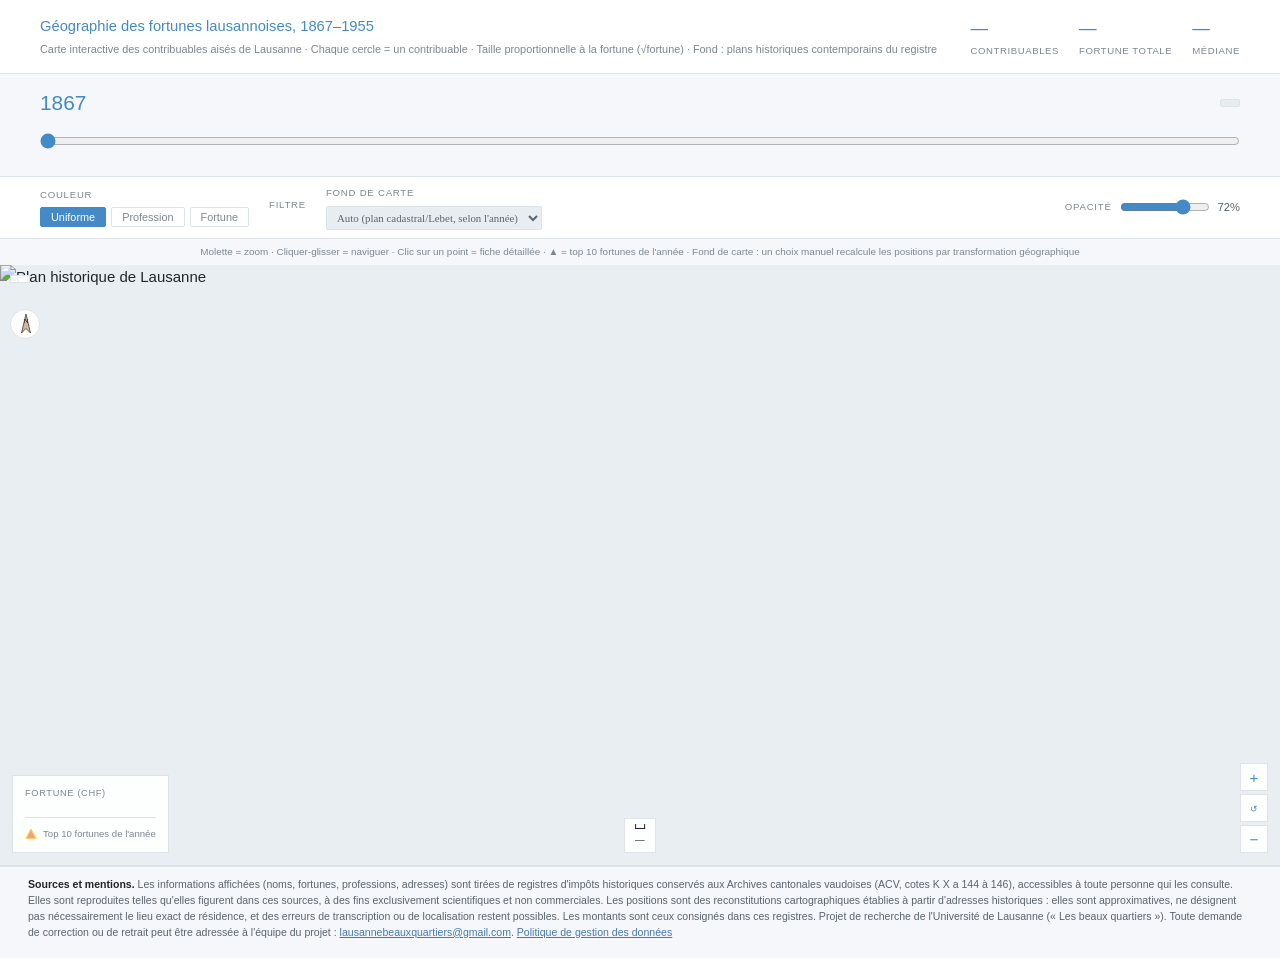
==== index.html @ 929f0073 "Version publique" ====
<!DOCTYPE html>
<html lang="fr">
<head>
<meta charset="UTF-8">
<meta name="viewport" content="width=device-width, initial-scale=1.0">
<title>Géographie des fortunes lausannoises, 1867–1955</title>
<link rel="stylesheet" href="css/style.css">

</head>
<body class="public">

<div class="main">

<!-- CARTE -->
<section id="carte" style="padding:0;" class="map-section">
  <div class="map-header">
    <div class="mh-l">
      <h2>Géographie des fortunes lausannoises, 1867–1955</h2>
      <p>Carte interactive des contribuables aisés de Lausanne · Chaque cercle = un contribuable · Taille proportionnelle à la fortune (√fortune) · Fond : plans historiques contemporains du registre</p>
    </div>
    <div class="mh-stats">
      <div class="mhstat"><div class="v" id="hCount">—</div><div class="l">Contribuables</div></div>
      <div class="mhstat"><div class="v" id="hTotal">—</div><div class="l">Fortune totale</div></div>
      <div class="mhstat"><div class="v" id="hMedian">—</div><div class="l">Médiane</div></div>
    </div>
  </div>
  <div class="timeline">
    <div class="tl-top">
      <span class="tl-yr" id="tlYr">1867</span>
      <span class="tl-plan" id="tlPlan"></span>
    </div>
    <div class="tl-marks" id="tlMarks"></div>
    <input type="range" class="tl" id="tlSlider" min="0" max="7" step="1" value="0" oninput="setYear(this.value)">
    <div class="tl-stats" id="tlStats"></div>
  </div>
  <div class="map-ctrl">
    <div>
      <div class="mc-label" style="margin-bottom:4px">Couleur</div>
      <div class="cbtn-row">
        <button class="cbtn active" onclick="setColorMode('uniform',this)">Uniforme</button>
        <button class="cbtn" onclick="setColorMode('prof',this)">Profession</button>
        <button class="cbtn" onclick="setColorMode('fortune',this)">Fortune</button>
      </div>
    </div>
    <div>
      <div class="mc-label" style="margin-bottom:4px">Filtre</div>
      <div class="fb-row" id="fbRow"></div>
    </div>
    <div>
      <div class="mc-label" style="margin-bottom:4px">Fond de carte</div>
      <select id="fondSelect" onchange="setFondOverride(this.value)" style="background:var(--bg3);color:var(--text2);border:1px solid var(--border);font-family:'Georgia',serif;font-size:0.68rem;padding:4px 6px;border-radius:2px;">
        <option value="">Auto (plan cadastral/Lebet, selon l'année)</option>
        <option value="1867">Plan Lebet, 1867</option>
        <option value="1896">Plan de Lausanne, ~1896</option>
        <option value="1937">Plan cadastral, ~1937</option>
        <option value="1959">Plan cadastral, ~1959</option>
        <optgroup label="Cartes Siegfried (feuilles 438+438bis)">
          <option value="siegfried-auto">Auto (Siegfried, selon l'année)</option>
          <option value="1873">Siegfried 1873</option>
          <option value="1889">Siegfried 1889</option>
          <option value="1894">Siegfried 1894</option>
          <option value="1926">Siegfried 1926</option>
          <option value="1934">Siegfried 1934</option>
          <option value="1945">Siegfried 1945</option>
        </optgroup>
      </select>
    </div>
    <div style="margin-left:auto;display:flex;align-items:center;gap:8px;">
      <span class="mc-label">Opacité</span>
      <input type="range" min="20" max="90" value="72" id="sl_op" oninput="updateOpacity(this.value)" style="width:90px;">
      <span style="font-size:0.7rem;color:var(--text2);" id="op_val">72%</span>
    </div>
  </div>
  <p class="map-hint" id="mapHint">Molette = zoom · Cliquer-glisser = naviguer · Clic sur un point = fiche détaillée · ▲ = top 10 fortunes de l'année · Fond de carte : un choix manuel recalcule les positions par transformation géographique</p>
  <div class="map-outer" id="mapOuter">
    <div class="map-inner" id="mapInner">
      <img id="mapImg" src="" alt="Plan historique de Lausanne"/>
      <svg class="ov" id="mapSvg" preserveAspectRatio="xMidYMid meet"></svg>
    </div>
    <div class="edit-panel" id="editPanel">
      <h4>Corrections en cours (<span id="editCount">0</span>)</h4>
      <div class="edit-hint">Clique-glisse un point pour le repositionner. Chaque correction est <b>sauvegardée automatiquement dans ce navigateur</b> (elle survit au rechargement). Pour l'inscrire <b>dans le fichier HTML lui-même</b>, utilise « Enregistrer dans le HTML ».</div>
      <div id="editList"><div class="edit-empty">Aucune correction pour l'instant</div></div>
      <div class="edit-actions">
        <button onclick="saveToHtml()" title="Écrit les corrections dans le fichier HTML (Chrome/Edge : écriture directe ; autres navigateurs : téléchargement d'une copie à jour)">Enregistrer dans le HTML</button>
        <button onclick="exportCorrections()">Exporter CSV</button>
        <button onclick="clearCorrections()">Tout effacer</button>
      </div>
    </div>
    <div class="edit-panel" id="calibPanel">
      <h4>Points de calibration (<span id="calibCount">0</span>)</h4>
      <div class="edit-hint calib-hint">Clique un même repère réel (coin de bâtiment, croisement...) sur ce fond, donne-lui un nom, puis change de fond et reclique <b>exactement le même repère</b> avec <b>le même nom</b>. Répète sur 4-6 repères bien répartis sur la carte, sur les deux fonds à recaler l'un par rapport à l'autre.</div>
      <div id="calibList"><div class="edit-empty">Aucun point pour l'instant</div></div>
      <div class="edit-actions">
        <button onclick="exportCalibPoints()">Exporter CSV</button>
        <button onclick="clearCalibPoints()">Tout effacer</button>
      </div>
    </div>
    <div class="map-badge" id="mapBadge"></div>
    <div id="mapCoords" style="position:absolute;left:50%;transform:translateX(-50%);top:10px;z-index:5;font-size:0.65rem;color:var(--text2);background:rgba(0,0,0,0.55);padding:3px 8px;border-radius:4px;pointer-events:none;font-variant-numeric:tabular-nums;">MN95 : survolez la carte</div>
    <div class="leg-size">
      <div class="ls-title">Fortune (CHF)</div>
      <div class="ls-items" id="legSizeItems"></div>
      <div style="display:flex;align-items:center;gap:6px;margin-top:8px;padding-top:8px;border-top:1px solid var(--border);font-size:0.6rem;color:var(--text3);">
        <svg width="12" height="11" style="flex-shrink:0;"><polygon points="6,0 11,9.5 1,9.5" fill="rgba(231,76,60,0.55)" stroke="#ffd54a" stroke-width="1.2"/></svg>
        Top 10 fortunes de l'année
      </div>
    </div>
    <div class="leg-prof" id="legProf">
      <div class="lp-title">Professions</div>
      <div id="legProfItems"></div>
    </div>
    <div class="leg-grad" id="legGrad">
      <div class="lp-title">Fortune — dégradé</div>
      <div class="lg-bar"></div>
      <div class="lg-labels"><span>Faible</span><span>Élevée</span></div>
    </div>
    <div class="scale-bar" id="scaleBar"><div class="sb-line" id="sbLine"></div><div class="sb-label" id="sbLabel">—</div></div>
    <div class="north-arrow" id="northArrow"><svg width="30" height="30" viewBox="0 0 30 30"><g id="naGroup"><polygon points="15,4 19.5,23 15,18.5 10.5,23" fill="#d4b896" stroke="#0a0a0a" stroke-width="0.6"/><text x="15" y="13" font-size="7" fill="#0a0a0a" text-anchor="middle" font-family="Georgia">N</text></g></svg></div>
    <div class="zc">
      <button class="zb" onclick="mapZoom(1.35)">+</button>
      <button class="zb sm" onclick="mapReset()">↺</button>
      <button class="zb" onclick="mapZoom(0.74)">−</button>
    </div>
  </div>
</section>
<div class="mentions"><b>Sources et mentions.</b> Les informations affichées (noms, fortunes, professions, adresses) sont tirées de registres d'impôts historiques conservés aux Archives cantonales vaudoises (ACV, cotes K X a 144 à 146), accessibles à toute personne qui les consulte. Elles sont reproduites telles qu'elles figurent dans ces sources, à des fins exclusivement scientifiques et non commerciales. Les positions sont des reconstitutions cartographiques établies à partir d'adresses historiques : elles sont approximatives, ne désignent pas nécessairement le lieu exact de résidence, et des erreurs de transcription ou de localisation restent possibles. Les montants sont ceux consignés dans ces registres. Projet de recherche de l'Université de Lausanne (« Les beaux quartiers »). Toute demande de correction ou de retrait peut être adressée à l'équipe du projet : <a href="mailto:lausannebeauxquartiers@gmail.com">lausannebeauxquartiers@gmail.com</a>. <a href="donnees.html">Politique de gestion des données</a></div>

</div><!-- .main -->

<div class="popup" id="popup">
  <span class="px" onclick="closePopup()">✕</span>
  <h3 id="pNom"></h3><div class="py-badge" id="pAnnee"></div>
  <div class="pf" id="pFortune"></div>
  <div class="pm">
    <div>Profession : <span id="pProf"></span></div>
    <div>Adresse (source) : <span id="pAdrH" class="adr-h"></span></div>
    <div>Adresse (actuelle) : <span id="pAdrM"></span></div>
    <div>Coordonnées MN95 : <span id="pCoord"></span></div>
  </div>
  <a class="pa" id="pUrl" href="#" target="_blank">→ Voir la fiche Catima</a>
</div>

<script id="saved-corrections" type="application/json">[]</script>
<script>window.PUBLIC_VIEW=true;</script>
<script src="js/data.js"></script>
<script src="js/app.js"></script>

</body>
</html>
---- css/style.css ----
/* Carte interactive - Fortunes lausannoises 1867-1955
   Style : Helvetica Neue + bleu Catima/UNIL (variables dans :root, en bas du fichier) */
:root{
  --bg:#111;--bg2:#1a1a1a;--bg3:#222;--bg4:#0a0a0a;
  --text:#f0e6d3;--text2:#888;--text3:#555;
  --gold:#d4b896;--red:#e74c3c;--border:#2a2a2a;
  --blue:#2471a3;--green:#1a7a4a;--amber:#b7770d;--purple:#6c3483;
}
*{margin:0;padding:0;box-sizing:border-box;}
body{background:var(--bg);color:var(--text);font-family:'Helvetica Neue',Helvetica,Arial,sans-serif;font-size:15px;line-height:1.65;}

.sidenav{position:fixed;left:0;top:0;width:200px;height:100vh;background:var(--bg4);border-right:1px solid var(--border);z-index:200;display:flex;flex-direction:column;overflow-y:auto;}
.sidenav .logo{padding:16px 20px 16px;border-bottom:1px solid var(--border);}
.sidenav .logo h1{font-size:0.8rem;color:var(--gold);font-weight:normal;letter-spacing:0.06em;line-height:1.4;}
.sidenav .logo p{font-size:0.6rem;color:var(--text3);margin-top:3px;}
.sidenav nav{padding:8px 0;}
.sidenav nav a{display:block;padding:8px 20px;font-size:0.72rem;color:var(--text3);text-decoration:none;letter-spacing:0.04em;border-left:2px solid transparent;transition:all 0.12s;}
.sidenav nav a:hover,.sidenav nav a.active{color:var(--gold);border-left-color:var(--gold);background:rgba(212,184,150,0.05);}
.nav-group{padding:10px 20px 3px;font-size:0.58rem;color:var(--text3);text-transform:uppercase;letter-spacing:0.1em;opacity:0.6;}

.main{margin-left:0;}
section{padding:36px 40px;border-bottom:1px solid var(--border);scroll-margin-top:0;}
.sec-head{margin-bottom:24px;}
.sec-head h2{font-size:1.2rem;font-weight:normal;color:var(--gold);margin-bottom:6px;}
.sec-head .desc{font-size:0.85rem;color:var(--text2);max-width:760px;line-height:1.6;}
.sec-head .method{font-size:0.75rem;color:var(--text3);max-width:760px;margin-top:8px;padding:8px 14px;border-left:2px solid var(--bg3);font-style:italic;}
.source{font-size:0.68rem;color:var(--text3);margin-top:12px;font-style:italic;border-top:1px solid var(--border);padding-top:8px;}

.hero{background:var(--bg4);padding:44px 40px 36px;border-bottom:1px solid var(--border);}
.hero h1{font-size:1.7rem;font-weight:normal;color:var(--gold);letter-spacing:0.04em;margin-bottom:6px;}
.hero .sub{font-size:0.78rem;color:var(--text3);letter-spacing:0.06em;text-transform:uppercase;margin-bottom:28px;}
.hero-kpis{display:grid;grid-template-columns:repeat(5,1fr);gap:16px;}
.hk{background:var(--bg2);border:1px solid var(--border);border-radius:8px;padding:16px;}
.hk .v{font-size:1.5rem;color:var(--gold);}
.hk .l{font-size:0.65rem;color:var(--text3);text-transform:uppercase;letter-spacing:0.06em;margin-top:4px;}
.hk .d{font-size:0.72rem;color:var(--text2);margin-top:5px;}

.g2{display:grid;grid-template-columns:1fr 1fr;gap:22px;}
.g3{display:grid;grid-template-columns:1fr 1fr 1fr;gap:18px;}
.card{background:var(--bg2);border:1px solid var(--border);border-radius:8px;padding:20px;}
.ct{font-size:0.65rem;text-transform:uppercase;letter-spacing:0.08em;color:var(--text3);margin-bottom:6px;}
.ce{font-size:0.78rem;color:var(--text2);line-height:1.55;margin-bottom:14px;}
.cn{font-size:0.72rem;color:var(--text3);margin-top:10px;font-style:italic;}
.cw{position:relative;width:100%;}
.legend{display:flex;flex-wrap:wrap;gap:12px;margin-bottom:10px;font-size:0.72rem;color:var(--text2);}
.leg{display:flex;align-items:center;gap:5px;}
.lsq{width:9px;height:9px;border-radius:2px;flex-shrink:0;}

/* TABLE DHS */
.dhs-table{width:100%;border-collapse:collapse;font-size:0.78rem;margin-top:16px;}
.dhs-table th{background:var(--bg3);color:var(--text3);font-weight:normal;text-transform:uppercase;font-size:0.62rem;letter-spacing:0.07em;padding:8px 12px;text-align:left;border-bottom:1px solid var(--border);}
.dhs-table td{padding:8px 12px;border-bottom:1px solid var(--border);color:var(--text2);}
.dhs-table tr:last-child td{border-bottom:none;}
.dhs-table tr:hover td{background:var(--bg3);}
.dhs-table td:first-child{color:var(--gold);font-weight:bold;}

/* MAP */
.map-section{background:var(--bg4);}
.map-header{padding:14px 40px;background:var(--bg4);border-bottom:1px solid var(--border);display:flex;align-items:center;justify-content:space-between;flex-wrap:wrap;gap:12px;}
.mh-l h2{font-size:0.92rem;color:var(--gold);font-weight:normal;}
.mh-l p{font-size:0.68rem;color:var(--text3);margin-top:2px;}
.mh-stats{display:flex;gap:20px;}
.mhstat .v{font-size:1.1rem;color:var(--gold);}
.mhstat .l{font-size:0.6rem;color:var(--text3);text-transform:uppercase;letter-spacing:0.06em;}

.timeline{padding:12px 40px;background:#0d0d0d;border-bottom:1px solid var(--border);}
.tl-top{display:flex;justify-content:space-between;align-items:center;margin-bottom:8px;flex-wrap:wrap;gap:8px;}
.tl-yr{font-size:1.3rem;color:var(--gold);}
.tl-plan{font-size:0.68rem;color:var(--text2);background:var(--bg3);padding:3px 9px;border:1px solid var(--border);border-radius:2px;}
.tl-marks{display:flex;justify-content:space-between;margin-bottom:4px;}
.tl-mark{font-size:0.63rem;color:var(--text3);cursor:pointer;transition:color 0.12s;padding:2px 4px;}
.tl-mark.active{color:var(--gold);}
input[type=range].tl{width:100%;accent-color:var(--gold);}
.tl-stats{margin-top:7px;display:flex;gap:20px;flex-wrap:wrap;}
.ts{font-size:0.68rem;color:var(--text3);}
.ts strong{color:var(--gold);}

.map-ctrl{padding:8px 40px;background:#0a0a0a;border-bottom:1px solid var(--border);display:flex;align-items:center;gap:20px;flex-wrap:wrap;}
.mc-label{font-size:0.6rem;color:var(--text3);text-transform:uppercase;letter-spacing:0.08em;}
.cbtn-row{display:flex;gap:5px;}
.cbtn{padding:3px 10px;border:1px solid var(--border);background:transparent;color:var(--text3);font-family:'Helvetica Neue',Helvetica,Arial,sans-serif;font-size:0.68rem;cursor:pointer;border-radius:2px;transition:all 0.12s;}
.cbtn.active,.cbtn:hover{background:var(--gold);border-color:var(--gold);color:#111;}
.fb-row{display:flex;gap:5px;flex-wrap:wrap;}
.fb{padding:3px 10px;border:1px solid var(--border);background:transparent;color:var(--text3);font-family:'Helvetica Neue',Helvetica,Arial,sans-serif;font-size:0.68rem;cursor:pointer;border-radius:2px;transition:all 0.12s;}
.fb.active{background:var(--red);border-color:var(--red);color:#fff;}
.fb:hover:not(.active){border-color:var(--text2);color:var(--text);}

.map-hint{text-align:center;font-size:0.62rem;color:var(--text3);padding:5px;background:#080808;}
.map-outer{overflow:hidden;cursor:grab;position:relative;user-select:none;height:600px;background:#030303;}
.map-outer.grabbing{cursor:grabbing;}
.map-inner{position:relative;transform-origin:0 0;will-change:transform;}
.map-inner img{display:block;pointer-events:none;}
svg.ov{position:absolute;top:0;left:0;pointer-events:none;}
svg.ov circle,svg.ov polygon{pointer-events:all;cursor:pointer;transition:opacity 0.1s;}
svg.ov circle:hover,svg.ov polygon:hover{opacity:0.7;}
.map-outer.edit-mode{cursor:default;}
.map-outer.edit-mode svg.ov circle,.map-outer.edit-mode svg.ov polygon{cursor:grab;}
.map-outer.edit-mode svg.ov circle.dragging,.map-outer.edit-mode svg.ov polygon.dragging{cursor:grabbing;opacity:1;filter:drop-shadow(0 0 6px #fff);}
.edit-panel{position:absolute;bottom:12px;right:12px;width:270px;max-height:280px;overflow-y:auto;background:rgba(5,5,5,0.96);border:1px solid var(--gold);padding:9px 11px;z-index:12;font-size:0.66rem;color:var(--text2);display:none;}
.edit-panel.vis{display:block;}
.edit-panel h4{margin:0 0 6px;color:var(--gold);font-size:0.7rem;font-weight:normal;letter-spacing:0.04em;}
.edit-hint{color:var(--text3);font-size:0.62rem;margin-bottom:6px;line-height:1.4;}
.edit-row{display:flex;justify-content:space-between;align-items:center;gap:6px;padding:3px 0;border-bottom:1px solid var(--border);}
.edit-row .er-txt{overflow:hidden;text-overflow:ellipsis;white-space:nowrap;}
.edit-row button{background:none;border:none;color:var(--text3);cursor:pointer;font-size:0.8rem;line-height:1;flex-shrink:0;}
.edit-row button:hover{color:#e74c3c;}
.edit-empty{color:var(--text3);font-style:italic;padding:4px 0;}
.edit-actions{display:flex;gap:6px;margin-top:8px;}
.edit-actions button{flex:1;background:var(--bg3);color:var(--text2);border:1px solid var(--border);padding:5px;font-size:0.63rem;cursor:pointer;}
.edit-actions button:hover{color:var(--gold);border-color:var(--gold);}
#calibPanel{left:12px;right:auto;border-color:#5dade2;}
#calibPanel h4{color:#5dade2;}
#calibModeBtn.active{background:#2e86c1;color:#fff;border-color:#2e86c1;}
.calib-hint b{color:#5dade2;}
#editModeBtn.active{background:#e74c3c;color:#fff;border-color:#e74c3c;}
svg.ov polygon.top10-mark{filter:drop-shadow(0 0 5px rgba(255,213,74,0.95)) drop-shadow(0 0 9px rgba(255,90,60,0.55));}

.leg-size{position:absolute;bottom:12px;left:12px;background:rgba(5,5,5,0.93);border:1px solid var(--border);padding:10px 12px;z-index:10;pointer-events:none;}
.ls-title{font-size:0.58rem;color:var(--text3);text-transform:uppercase;letter-spacing:0.07em;margin-bottom:8px;}
.ls-items{display:flex;align-items:flex-end;gap:8px;}
.ls-item{display:flex;flex-direction:column;align-items:center;gap:3px;}
.ls-item span{font-size:0.56rem;color:var(--text3);}
.ls-circle{border-radius:50%;background:rgba(231,76,60,0.55);border:1px solid rgba(231,76,60,0.85);}
.leg-prof{position:absolute;top:10px;right:46px;background:rgba(5,5,5,0.93);border:1px solid var(--border);padding:8px 10px;z-index:10;pointer-events:none;display:none;}
.leg-prof.vis{display:block;}
.leg-grad{position:absolute;top:10px;right:46px;background:rgba(5,5,5,0.93);border:1px solid var(--border);padding:8px 10px;z-index:10;pointer-events:none;display:none;width:150px;}
.leg-grad.vis{display:block;}
.lg-bar{height:10px;border-radius:2px;margin:5px 0 4px;background:linear-gradient(to right,#3288bd,#66c2a5,#fee08b,#f46d43,#9e0142);}
.lg-labels{display:flex;justify-content:space-between;font-size:0.56rem;color:var(--text3);}
.lp-title{font-size:0.58rem;color:var(--text3);text-transform:uppercase;letter-spacing:0.07em;margin-bottom:6px;}
.lp-item{display:flex;align-items:center;gap:4px;font-size:0.6rem;color:var(--text2);margin:2px 0;}
.lp-dot{width:7px;height:7px;border-radius:50%;flex-shrink:0;}
.zc{position:absolute;bottom:12px;right:12px;display:flex;flex-direction:column;gap:3px;z-index:10;}
.zb{width:28px;height:28px;background:rgba(8,8,8,0.93);border:1px solid var(--border);color:var(--gold);font-size:0.95rem;cursor:pointer;display:flex;align-items:center;justify-content:center;transition:background 0.12s;}
.zb:hover{background:var(--bg3);}
.zb.sm{font-size:0.58rem;}
.map-badge{position:absolute;top:10px;left:10px;background:rgba(5,5,5,0.9);border:1px solid var(--border);padding:3px 9px;font-size:0.66rem;color:var(--gold);letter-spacing:0.06em;z-index:10;pointer-events:none;}
.scale-bar{position:absolute;bottom:12px;left:50%;transform:translateX(-50%);background:rgba(5,5,5,0.88);border:1px solid var(--border);padding:5px 10px 4px;z-index:10;pointer-events:none;text-align:center;}
.sb-line{height:5px;border-left:1px solid var(--gold);border-right:1px solid var(--gold);border-bottom:1px solid var(--gold);margin-bottom:3px;}
.sb-label{font-size:0.6rem;color:var(--text2);letter-spacing:0.02em;}
.north-arrow{position:absolute;top:44px;left:10px;width:30px;height:30px;background:rgba(5,5,5,0.9);border:1px solid var(--border);border-radius:50%;z-index:10;pointer-events:none;}

/* GRAVITÉ */
.grav-outer{overflow:hidden;cursor:grab;position:relative;user-select:none;height:480px;background:#030303;}
.grav-outer.grabbing{cursor:grabbing;}
.grav-inner{position:relative;transform-origin:0 0;will-change:transform;}
.grav-inner img{display:block;pointer-events:none;opacity:0.55;}
svg.gsv{position:absolute;top:0;left:0;pointer-events:none;}
.grav-btns{display:flex;gap:8px;flex-wrap:wrap;margin-bottom:14px;}
.gb{padding:4px 12px;border:1px solid var(--border);background:transparent;color:var(--text3);font-family:'Helvetica Neue',Helvetica,Arial,sans-serif;font-size:0.7rem;cursor:pointer;border-radius:2px;transition:all 0.12s;}
.gb.active,.gb:hover{background:var(--gold);border-color:var(--gold);color:#111;}

/* CARTES FINALES */
.cartes-grid{display:grid;grid-template-columns:1fr;gap:24px;}
.carte-finale{background:var(--bg2);border:1px solid var(--border);border-radius:8px;overflow:hidden;}
.carte-finale-header{padding:14px 18px;background:var(--bg3);border-bottom:1px solid var(--border);}
.carte-finale-header h3{font-size:0.88rem;color:var(--gold);font-weight:normal;}
.carte-finale-header p{font-size:0.72rem;color:var(--text3);margin-top:3px;}
.carte-finale-img{width:100%;display:block;cursor:zoom-in;}
.carte-finale-caption{padding:10px 18px;font-size:0.7rem;color:var(--text3);font-style:italic;}

/* SIM */
.sl-row{display:flex;align-items:center;gap:16px;margin-bottom:12px;flex-wrap:wrap;}
.sl-lbl{font-size:0.78rem;color:var(--text2);min-width:220px;}
input[type=range]:not(.tl){accent-color:var(--gold);}
.sl-val{font-size:0.88rem;font-weight:bold;color:var(--gold);min-width:55px;text-align:right;}
.yr-btns{display:flex;gap:5px;flex-wrap:wrap;margin-bottom:16px;}
.yb{padding:4px 10px;border:1px solid var(--border);background:transparent;border-radius:20px;font-size:0.7rem;cursor:pointer;color:var(--text2);font-family:'Helvetica Neue',Helvetica,Arial,sans-serif;transition:all 0.12s;}
.yb.active,.yb:hover{background:var(--gold);color:#111;border-color:var(--gold);}
.res-grid{display:grid;grid-template-columns:repeat(4,1fr);gap:12px;background:var(--bg3);border-radius:8px;padding:16px;margin-top:12px;}
.ri{text-align:center;}
.ri .v{font-size:1.1rem;color:var(--gold);}
.ri .l{font-size:0.6rem;color:var(--text3);text-transform:uppercase;letter-spacing:0.05em;margin-top:3px;}

/* TABLE */
table{width:100%;border-collapse:collapse;font-size:0.78rem;}
th{background:var(--bg3);color:var(--text3);font-weight:normal;text-transform:uppercase;font-size:0.6rem;letter-spacing:0.07em;padding:8px 11px;text-align:left;border-bottom:1px solid var(--border);}
td{padding:8px 11px;border-bottom:1px solid var(--border);vertical-align:middle;}
tr:last-child td{border-bottom:none;}
tr:hover td{background:var(--bg3);}
.badge{display:inline-block;padding:2px 7px;border-radius:3px;font-size:0.66rem;}
.b-r{background:rgba(192,57,43,0.2);color:#e74c3c;}
.b-b{background:rgba(36,113,163,0.2);color:#5dade2;}
.b-a{background:rgba(183,119,13,0.2);color:#f0b429;}

/* POPUP */
.popup{display:none;position:fixed;z-index:300;background:#0d0d0d;border:1px solid #333;border-left:3px solid var(--red);padding:14px 18px;max-width:300px;box-shadow:0 10px 40px rgba(0,0,0,0.95);}
.popup.vis{display:block;}
.popup h3{font-size:0.88rem;color:var(--gold);margin-bottom:4px;line-height:1.4;}
.pf{font-size:1.1rem;color:var(--red);font-weight:bold;margin:3px 0 7px;}
.py-badge{display:inline-block;padding:2px 7px;background:#1a1a1a;font-size:0.62rem;color:var(--text3);margin-bottom:7px;border:1px solid var(--border);}
.pm{font-size:0.72rem;color:#666;line-height:1.9;}
.pm span{color:#bbb;}
.pm .adr-h{font-style:italic;}
.pa{display:inline-block;margin-top:8px;padding:5px 12px;background:var(--red);color:#fff;text-decoration:none;font-size:0.7rem;transition:background 0.12s;}
.pa:hover{background:#c0392b;}
.px{position:absolute;top:7px;right:9px;cursor:pointer;color:var(--text3);font-size:0.88rem;}
.px:hover{color:var(--text);}

@media(max-width:860px){
  .sidenav{display:none;}
  .main{margin-left:0;}
  section,.map-header,.timeline,.map-ctrl,.hero{padding-left:20px;padding-right:20px;}
  .hero-kpis,.g2,.g3{grid-template-columns:1fr;}
  .map-outer,.grav-outer{height:340px;}
  .res-grid{grid-template-columns:1fr 1fr;}
}
.mentions{font-size:0.66rem;line-height:1.5;color:var(--text2);padding:10px 28px 18px;max-width:1100px;font-family:'Helvetica Neue',Helvetica,Arial,sans-serif;}
.mentions b{color:var(--text);font-weight:600;}

/* ===== Theme clair Catima / UNIL ===== */
:root{
  --unil-bleu:#438ac6;        /* bleu du logo Catima (releve sur capture) */
  --unil-lien:#4678b2;        /* bleu des liens Catima */
  --texte:#222529;
  --bg:#ffffff;--bg2:#f5f7fa;--bg3:#e8edf2;--bg4:#ffffff;
  --text:var(--texte);--text2:#5a646e;--text3:#7c8791;
  --gold:var(--unil-bleu);--border:#dde3e9;
  --red:#d9503f;--blue:#438ac6;--green:#2e8b57;--amber:#c98a1b;--purple:#7b4f9d;
}
body{background:var(--bg);color:var(--text);}
.timeline{background:#f5f7fa;}
.map-ctrl{background:#ffffff;}
.map-hint{background:#f5f7fa;}
.map-outer{background:#e9eef3;}
.cbtn.active,.cbtn:hover,.gb.active,.gb:hover,.yb.active,.yb:hover{background:var(--unil-bleu);border-color:var(--unil-bleu);color:#fff;}
.fb.active{background:var(--red);color:#fff;}
.edit-panel{background:rgba(255,255,255,0.97);border-color:var(--unil-bleu);box-shadow:0 4px 18px rgba(0,0,0,0.15);}
.leg-size,.leg-prof,.leg-grad,.zb,.map-badge,.scale-bar,.north-arrow{background:rgba(255,255,255,0.92);}
.zb{color:var(--unil-bleu);}
.zb:hover{background:var(--unil-bleu);color:#fff;}
.popup{background:#ffffff;border:1px solid var(--border);border-left:3px solid var(--unil-bleu);box-shadow:0 8px 28px rgba(0,0,0,0.18);}
.py-badge{background:var(--bg2);}
.pm{color:var(--text2);} .pm span{color:var(--texte);}
.pa{background:var(--unil-bleu);}
.pa:hover{background:#2f6fa8;}
.map-header h2,.mh-l h2{color:var(--unil-bleu);}
.mentions a,.mh-l a,a{color:var(--unil-lien);}
.mentions{background:#f5f7fa;border-top:1px solid var(--border);}
.sb-label,.sb-line{color:var(--texte);}
.sb-line{border-color:var(--texte);}
body,button,select,input{font-family:'Helvetica Neue',Helvetica,Arial,sans-serif;}
#mapCoords{background:rgba(255,255,255,0.92)!important;color:var(--text2)!important;border:1px solid var(--border)!important;}
.mentions{max-width:none;}
/* version publique : aucun outil de correction */
body.public #editPanel,body.public #calibPanel,body.public #mapCoords{display:none!important;}
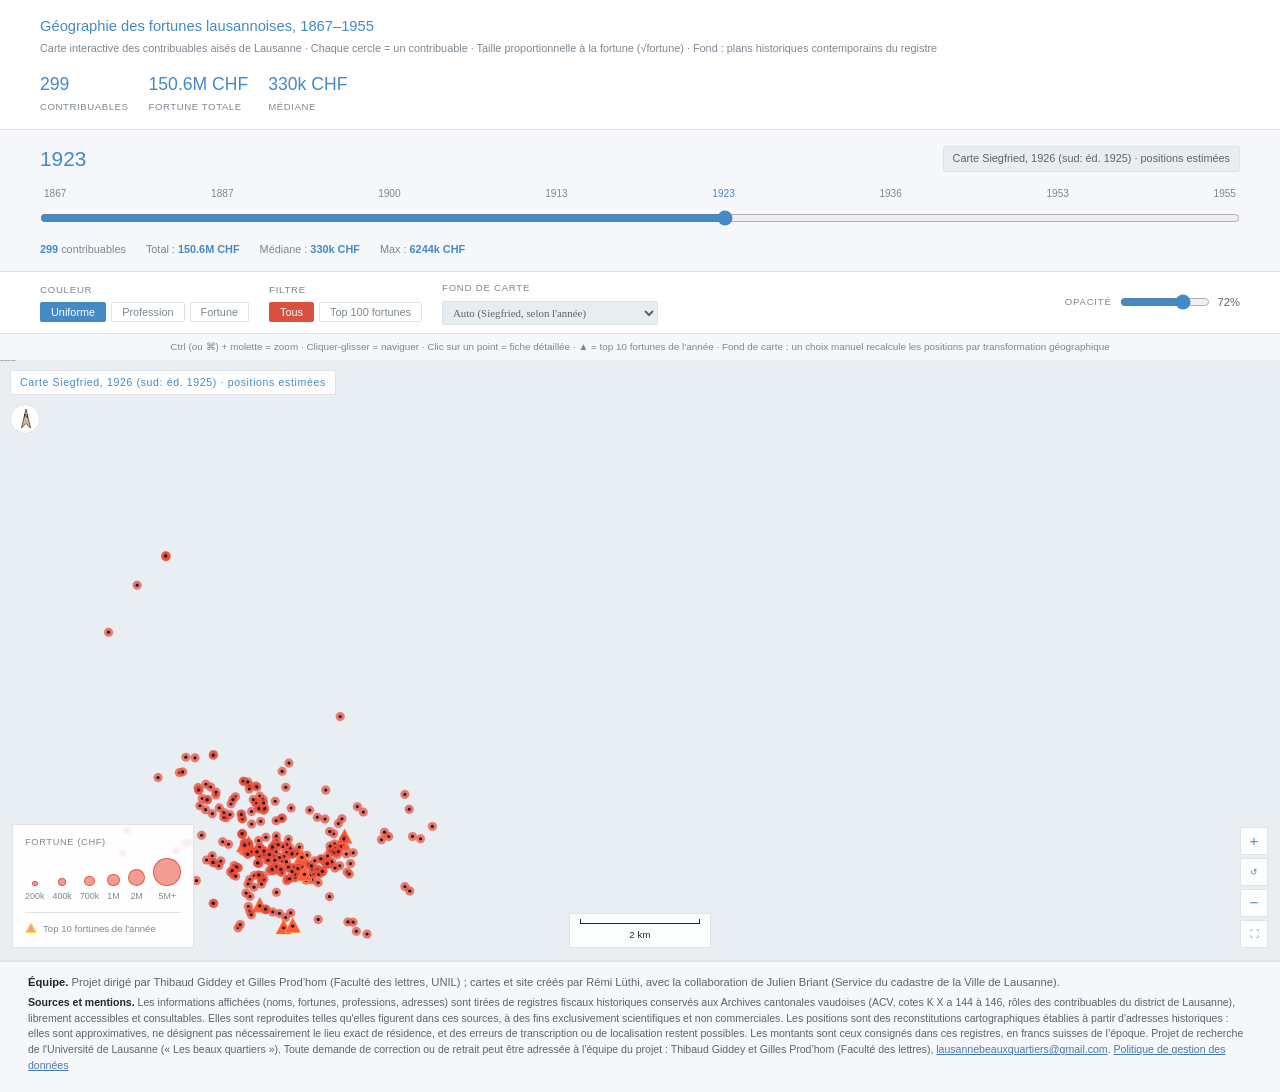
==== commit 6bc89828: "Retours de Thibaud : équipe, couleurs, plein écran, zoom, disclaimer" ====
--- a/index.html
+++ b/index.html
@@ -71,7 +71,7 @@
       <span style="font-size:0.7rem;color:var(--text2);" id="op_val">72%</span>
     </div>
   </div>
-  <p class="map-hint" id="mapHint">Molette = zoom · Cliquer-glisser = naviguer · Clic sur un point = fiche détaillée · ▲ = top 10 fortunes de l'année · Fond de carte : un choix manuel recalcule les positions par transformation géographique</p>
+  <p class="map-hint" id="mapHint">Ctrl (ou ⌘) + molette = zoom · Cliquer-glisser = naviguer · Clic sur un point = fiche détaillée · ▲ = top 10 fortunes de l'année · Fond de carte : un choix manuel recalcule les positions par transformation géographique</p>
   <div class="map-outer" id="mapOuter">
     <div class="map-inner" id="mapInner">
       <img id="mapImg" src="" alt="Plan historique de Lausanne"/>
@@ -82,6 +82,7 @@
       <div class="edit-hint">Clique-glisse un point pour le repositionner. Chaque correction est <b>sauvegardée automatiquement dans ce navigateur</b> (elle survit au rechargement). Pour l'inscrire <b>dans le fichier HTML lui-même</b>, utilise « Enregistrer dans le HTML ».</div>
       <div id="editList"><div class="edit-empty">Aucune correction pour l'instant</div></div>
       <div class="edit-actions">
+        <button onclick="exportDataJs()" title="Fabrique le fichier data.js a jour (toutes les corrections incluses). A deposer sur GitHub pour mettre le site public a jour." style="background:#438ac6;color:#fff;border-color:#438ac6;">Exporter data.js (mise à jour du site)</button>
         <button onclick="saveToHtml()" title="Écrit les corrections dans le fichier HTML (Chrome/Edge : écriture directe ; autres navigateurs : téléchargement d'une copie à jour)">Enregistrer dans le HTML</button>
         <button onclick="exportCorrections()">Exporter CSV</button>
         <button onclick="clearCorrections()">Tout effacer</button>
@@ -117,14 +118,17 @@
     </div>
     <div class="scale-bar" id="scaleBar"><div class="sb-line" id="sbLine"></div><div class="sb-label" id="sbLabel">—</div></div>
     <div class="north-arrow" id="northArrow"><svg width="30" height="30" viewBox="0 0 30 30"><g id="naGroup"><polygon points="15,4 19.5,23 15,18.5 10.5,23" fill="#d4b896" stroke="#0a0a0a" stroke-width="0.6"/><text x="15" y="13" font-size="7" fill="#0a0a0a" text-anchor="middle" font-family="Georgia">N</text></g></svg></div>
+    <div class="zoom-hint" id="zoomHint">Ctrl (ou ⌘) + molette pour zoomer</div>
     <div class="zc">
       <button class="zb" onclick="mapZoom(1.35)">+</button>
       <button class="zb sm" onclick="mapReset()">↺</button>
       <button class="zb" onclick="mapZoom(0.74)">−</button>
+      <button class="zb sm" onclick="toggleFullscreen()" title="Plein écran" aria-label="Plein écran">⛶</button>
     </div>
   </div>
 </section>
-<div class="mentions"><b>Sources et mentions.</b> Les informations affichées (noms, fortunes, professions, adresses) sont tirées de registres d'impôts historiques conservés aux Archives cantonales vaudoises (ACV, cotes K X a 144 à 146), accessibles à toute personne qui les consulte. Elles sont reproduites telles qu'elles figurent dans ces sources, à des fins exclusivement scientifiques et non commerciales. Les positions sont des reconstitutions cartographiques établies à partir d'adresses historiques : elles sont approximatives, ne désignent pas nécessairement le lieu exact de résidence, et des erreurs de transcription ou de localisation restent possibles. Les montants sont ceux consignés dans ces registres. Projet de recherche de l'Université de Lausanne (« Les beaux quartiers »). Toute demande de correction ou de retrait peut être adressée à l'équipe du projet : <a href="mailto:lausannebeauxquartiers@gmail.com">lausannebeauxquartiers@gmail.com</a>. <a href="donnees.html">Politique de gestion des données</a></div>
+<div class="credits"><b>Équipe.</b> Projet dirigé par Thibaud Giddey et Gilles Prod’hom (Faculté des lettres, UNIL) ; cartes et site créés par Rémi Lüthi, avec la collaboration de Julien Briant (Service du cadastre de la Ville de Lausanne).</div>
+<div class="mentions"><b>Sources et mentions.</b> Les informations affichées (noms, fortunes, professions, adresses) sont tirées de registres fiscaux historiques conservés aux Archives cantonales vaudoises (ACV, cotes K X a 144 à 146, rôles des contribuables du district de Lausanne), librement accessibles et consultables. Elles sont reproduites telles qu'elles figurent dans ces sources, à des fins exclusivement scientifiques et non commerciales. Les positions sont des reconstitutions cartographiques établies à partir d'adresses historiques : elles sont approximatives, ne désignent pas nécessairement le lieu exact de résidence, et des erreurs de transcription ou de localisation restent possibles. Les montants sont ceux consignés dans ces registres, en francs suisses de l’époque. Projet de recherche de l'Université de Lausanne (« Les beaux quartiers »). Toute demande de correction ou de retrait peut être adressée à l'équipe du projet : Thibaud Giddey et Gilles Prod’hom (Faculté des lettres), <a href="mailto:lausannebeauxquartiers@gmail.com">lausannebeauxquartiers@gmail.com</a>. <a href="donnees.html">Politique de gestion des données</a></div>
 
 </div><!-- .main -->
 
--- a/css/style.css
+++ b/css/style.css
@@ -244,3 +244,12 @@
 .mentions{max-width:none;}
 /* version publique : aucun outil de correction */
 body.public #editPanel,body.public #calibPanel,body.public #mapCoords{display:none!important;}
+.edit-actions{flex-wrap:wrap;}
+.edit-actions button:first-child{flex:1 1 100%;padding:9px 8px;}
+
+/* --- Retours du 17 nov. 2026 : équipe, indication de zoom, plein écran --- */
+.credits{font-size:0.7rem;line-height:1.5;color:var(--text2);padding:12px 28px 0;font-family:'Helvetica Neue',Helvetica,Arial,sans-serif;background:#f5f7fa;border-top:1px solid var(--border);}
+.credits b{color:var(--text);font-weight:600;}
+.credits + .mentions{border-top:none;padding-top:4px;}
+.zoom-hint{position:absolute;left:50%;bottom:16px;transform:translateX(-50%);background:rgba(20,20,20,0.82);color:#fff;font:0.74rem 'Helvetica Neue',Helvetica,Arial,sans-serif;padding:7px 14px;border-radius:3px;pointer-events:none;opacity:0;transition:opacity .25s;z-index:11;white-space:nowrap;}
+.zoom-hint.show{opacity:1;}
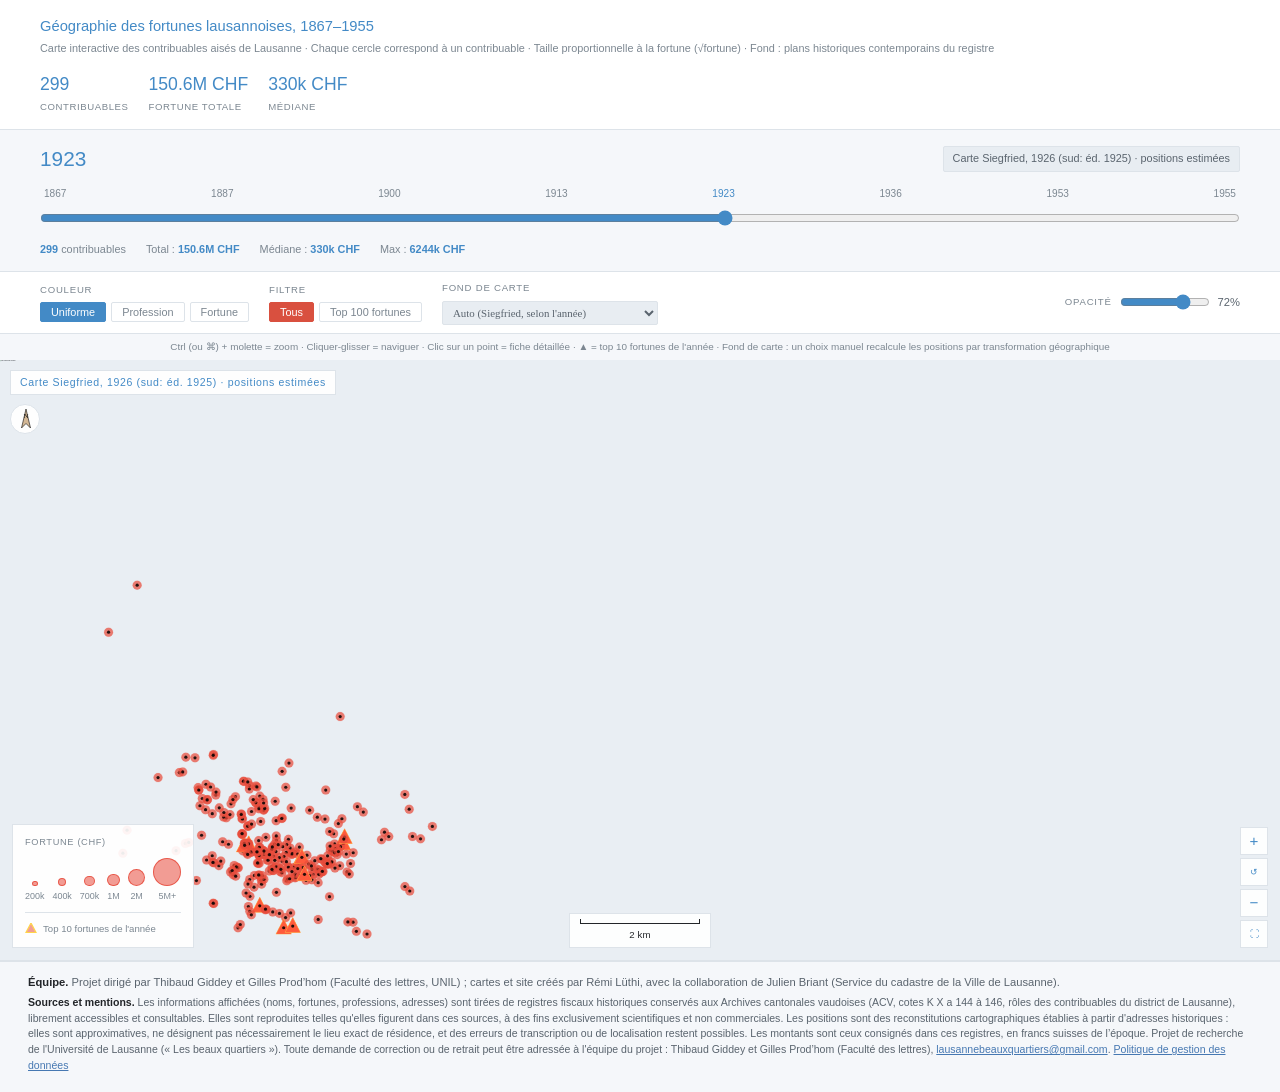
==== commit 7515153b: "Update description text in index.html" ====
--- a/index.html
+++ b/index.html
@@ -16,7 +16,7 @@
   <div class="map-header">
     <div class="mh-l">
       <h2>Géographie des fortunes lausannoises, 1867–1955</h2>
-      <p>Carte interactive des contribuables aisés de Lausanne · Chaque cercle = un contribuable · Taille proportionnelle à la fortune (√fortune) · Fond : plans historiques contemporains du registre</p>
+      <p>Carte interactive des contribuables aisés de Lausanne · Chaque cercle correspond à un contribuable · Taille proportionnelle à la fortune (√fortune) · Fond : plans historiques contemporains du registre</p>
     </div>
     <div class="mh-stats">
       <div class="mhstat"><div class="v" id="hCount">—</div><div class="l">Contribuables</div></div>
